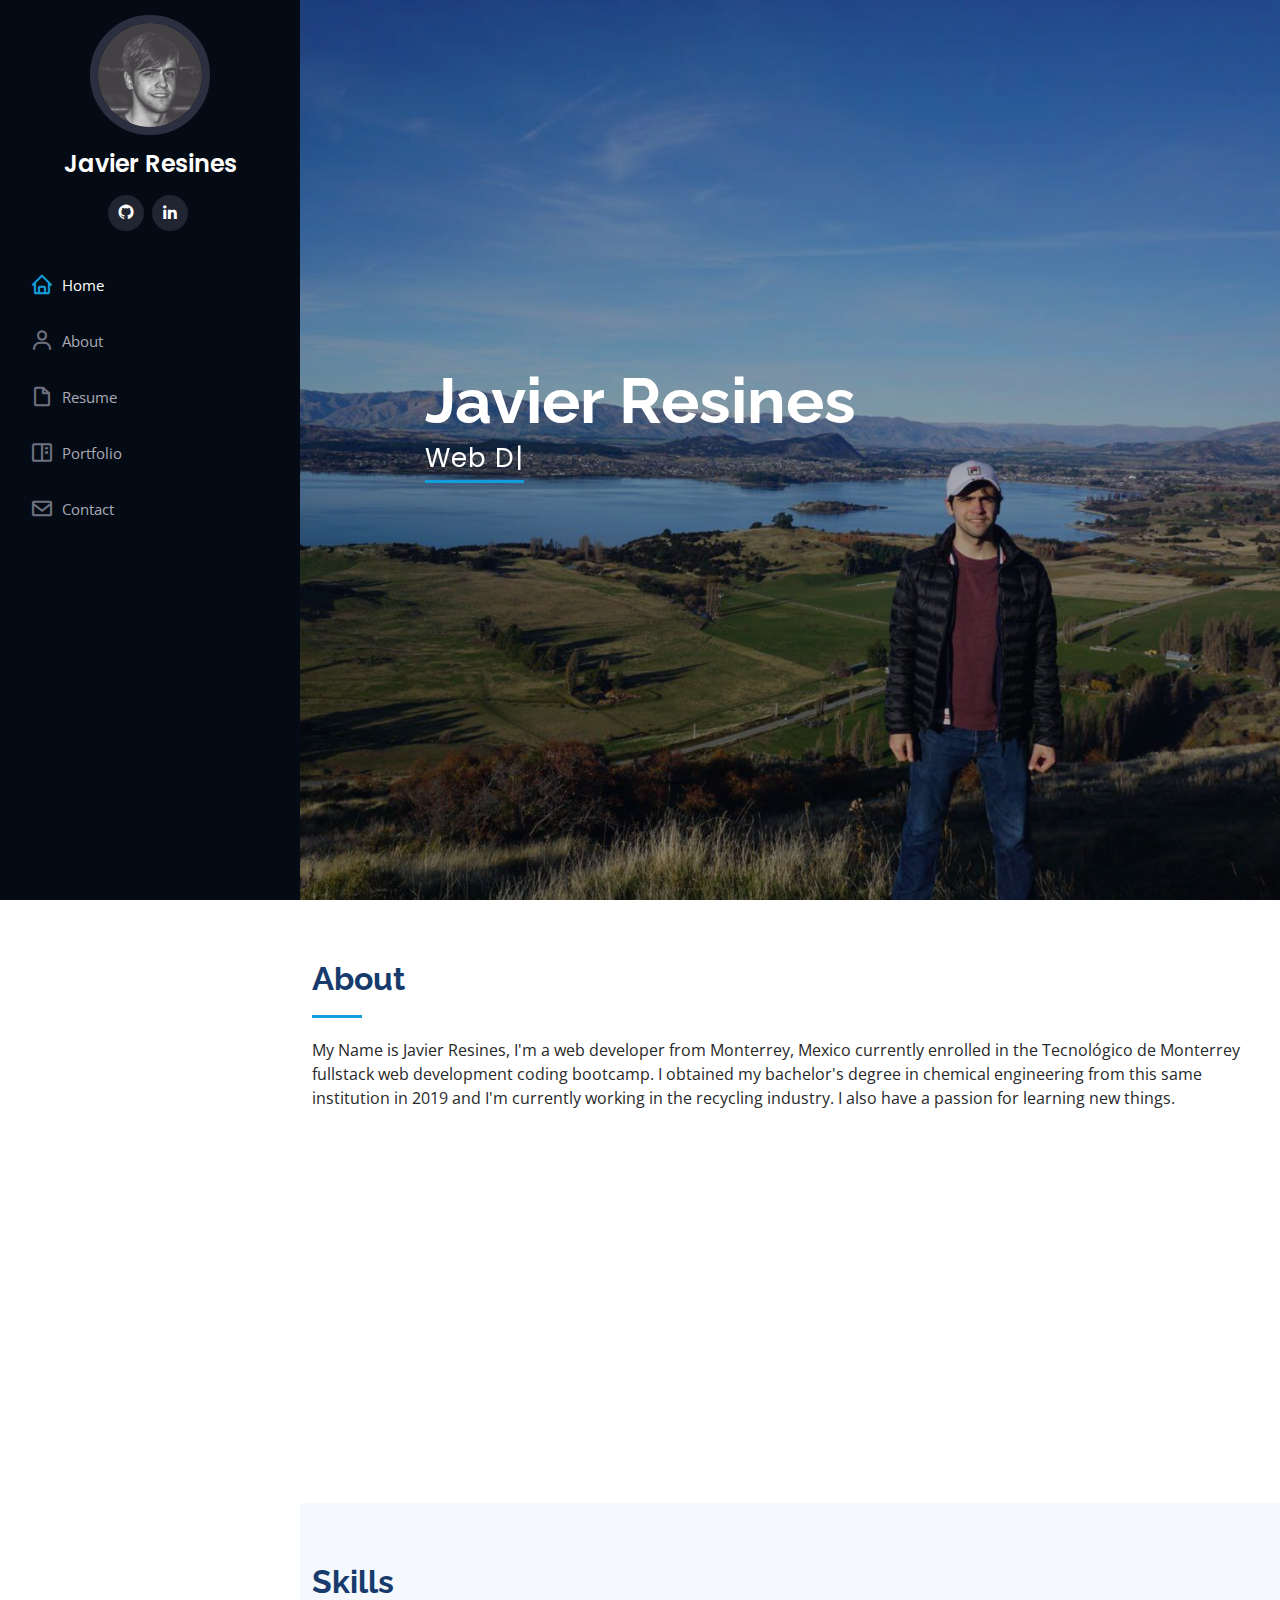
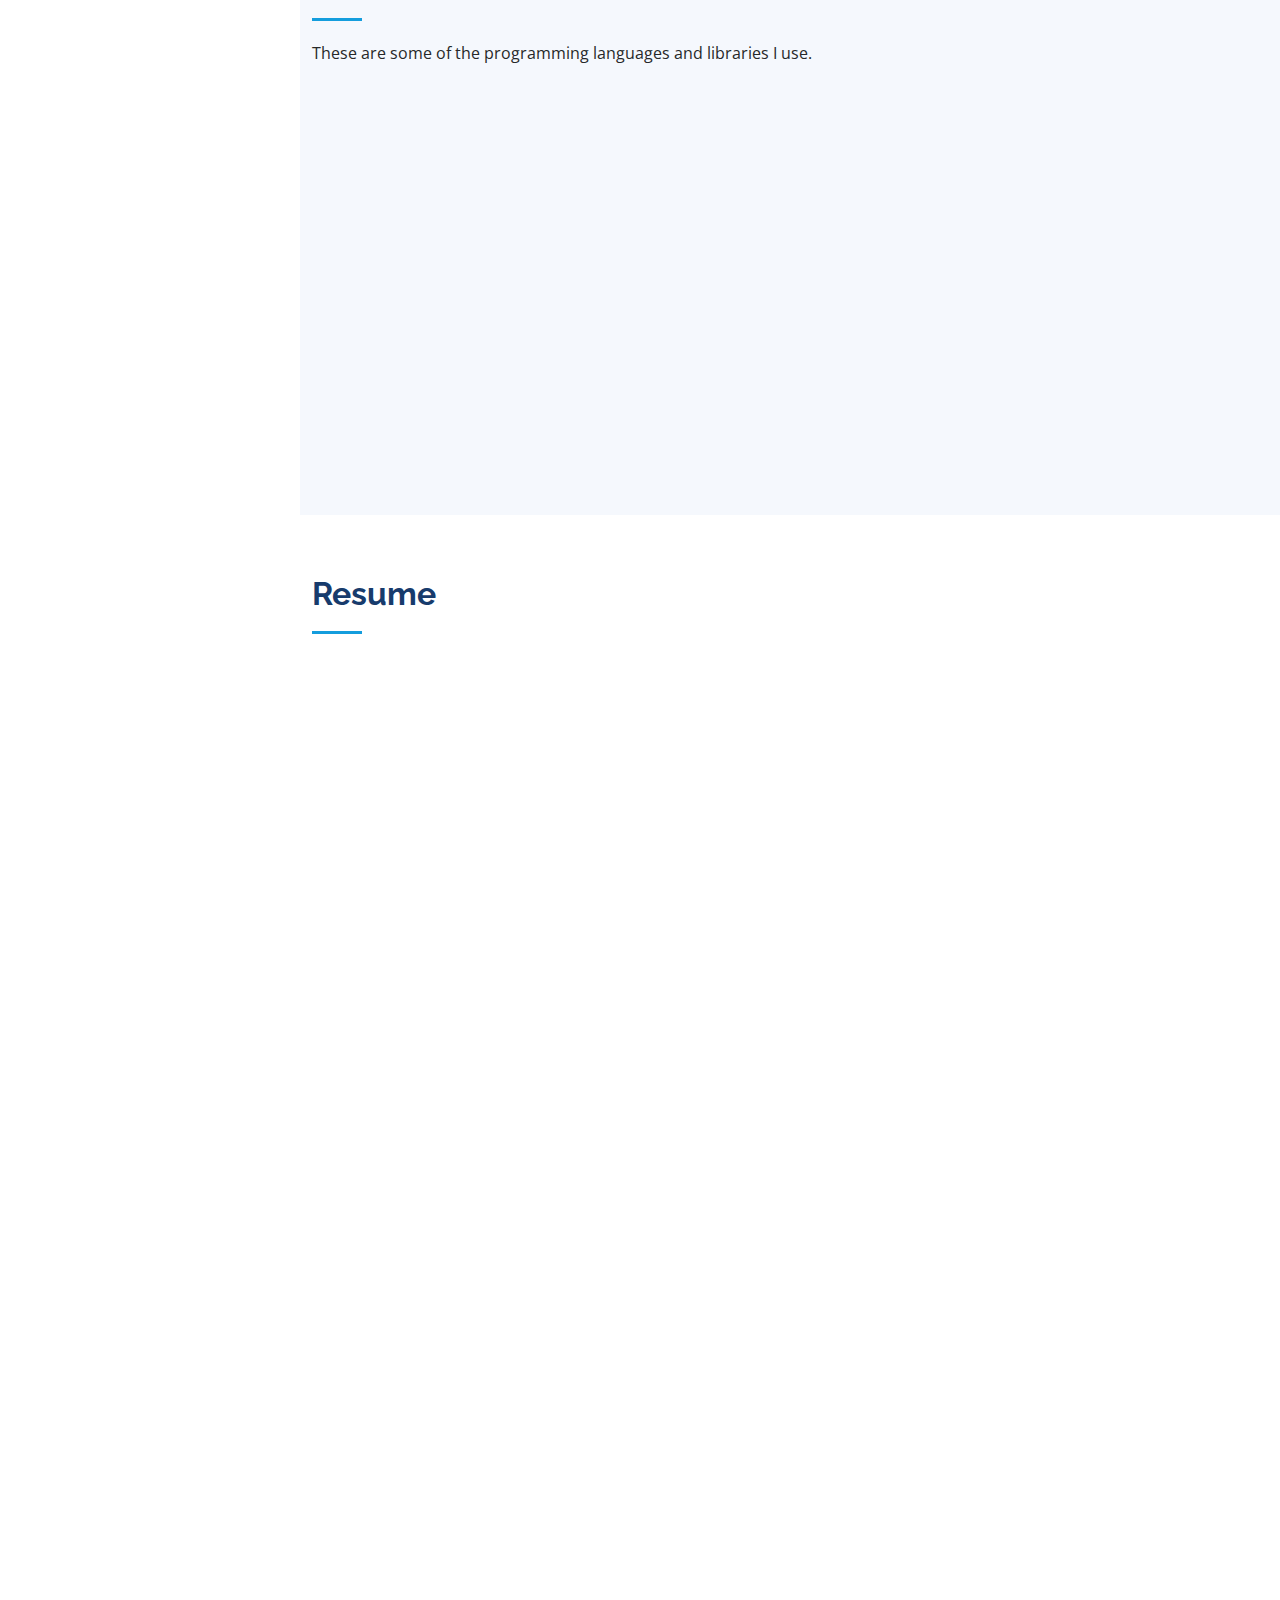
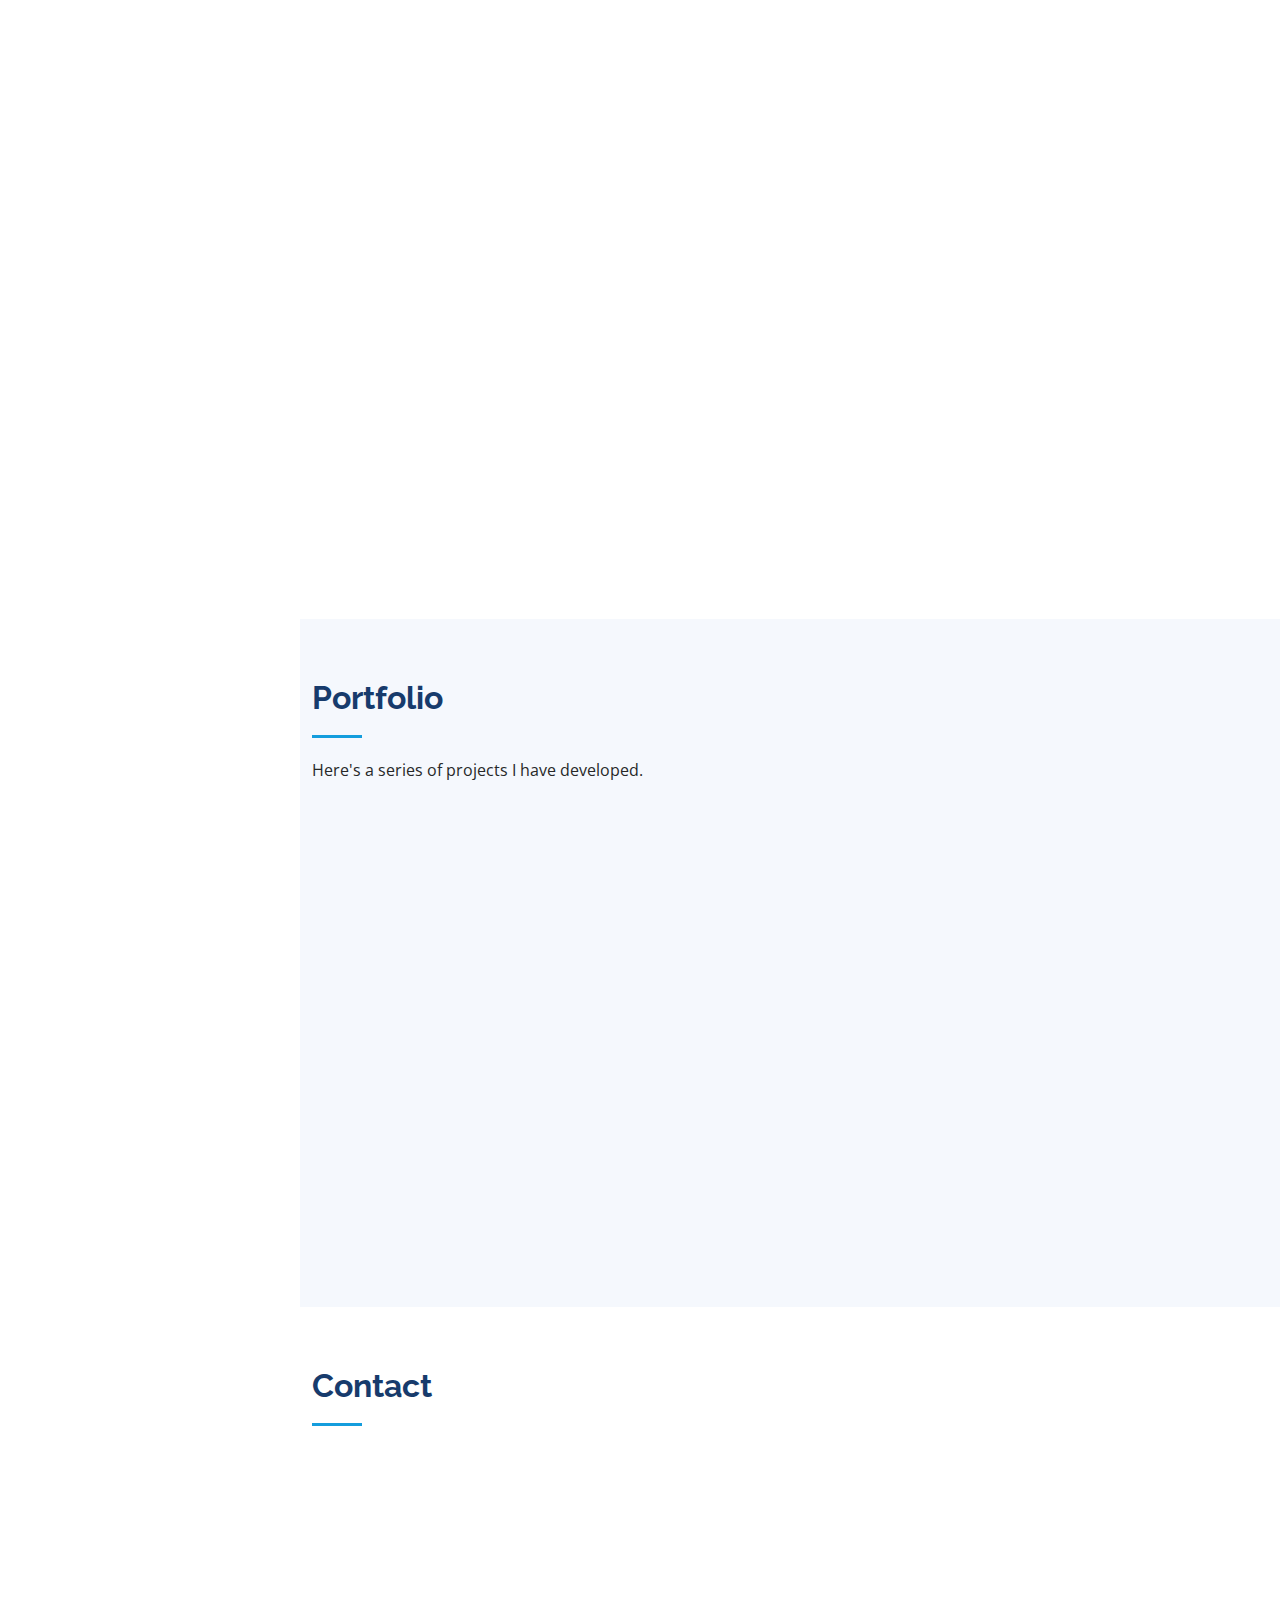
==== index.html @ 20087e02 "adding everything" ====
<!DOCTYPE html>
<html lang="en">

<head>
  <meta charset="utf-8">
  <meta content="width=device-width, initial-scale=1.0" name="viewport">

  <title>iPortfolio Bootstrap Template - Index</title>
  <meta content="" name="description">
  <meta content="" name="keywords">

  <!-- Favicons -->
  <link href="assets/img/favicon.png" rel="icon">
  <link href="assets/img/favicon.png" rel="apple-touch-icon">

  <!-- Google Fonts -->
  <link href="https://fonts.googleapis.com/css?family=Open+Sans:300,300i,400,400i,600,600i,700,700i|Raleway:300,300i,400,400i,500,500i,600,600i,700,700i|Poppins:300,300i,400,400i,500,500i,600,600i,700,700i" rel="stylesheet">

  <!-- Vendor CSS Files -->
  <link href="assets/vendor/aos/aos.css" rel="stylesheet">
  <link href="assets/vendor/bootstrap/css/bootstrap.min.css" rel="stylesheet">
  <link href="assets/vendor/bootstrap-icons/bootstrap-icons.css" rel="stylesheet">
  <link href="assets/vendor/boxicons/css/boxicons.min.css" rel="stylesheet">
  <link href="assets/vendor/glightbox/css/glightbox.min.css" rel="stylesheet">
  <link href="assets/vendor/swiper/swiper-bundle.min.css" rel="stylesheet">

  <!-- Template Main CSS File -->
  <link href="assets/css/style.css" rel="stylesheet">


</head>

<body>

  <!-- ======= Mobile nav toggle button ======= -->
  <i class="bi bi-list mobile-nav-toggle d-xl-none"></i>

  <!-- ======= Header ======= -->
  <header id="header">
    <div class="d-flex flex-column">

      <div class="profile">
        <img src="assets/img/profile picture.jpg" alt="" class="img-fluid rounded-circle">
        <h1 class="text-light"><a href="index.html">Javier Resines</a></h1>
        <div class="social-links mt-3 text-center">

          <a href="https://github.com/Javierrmsf" class="instagram"><i class="bx bxl-github"></i></a>

          <a href="https://www.linkedin.com/in/javier-r-8a903b214/" class="linkedin"><i class="bx bxl-linkedin"></i></a>
        </div>
      </div>

      <nav id="navbar" class="nav-menu navbar">
        <ul>
          <li><a href="#hero" class="nav-link scrollto active"><i class="bx bx-home"></i> <span>Home</span></a></li>
          <li><a href="#about" class="nav-link scrollto"><i class="bx bx-user"></i> <span>About</span></a></li>
          <li><a href="#resume" class="nav-link scrollto"><i class="bx bx-file-blank"></i> <span>Resume</span></a></li>
          <li><a href="#portfolio" class="nav-link scrollto"><i class="bx bx-book-content"></i> <span>Portfolio</span></a></li>
          <li><a href="#contact" class="nav-link scrollto"><i class="bx bx-envelope"></i> <span>Contact</span></a></li>
        </ul>
      </nav><!-- .nav-menu -->
    </div>
  </header><!-- End Header -->

  <!-- ======= Hero Section ======= -->
  <section id="hero" class="d-flex flex-column justify-content-center align-items-center">
    <div class="hero-container" data-aos="fade-in">
      <h1>Javier Resines</h1>
      <p> <span class="typed" data-typed-items="Web Developer"></span></p>
    </div>
  </section><!-- End Hero -->

  <main id="main">

    <!-- ======= About Section ======= -->
    <section id="about" class="about">
      <div class="container">

        <div class="section-title">
          <h2>About</h2>
          <p>My Name is Javier Resines, I'm a web developer from Monterrey, Mexico currently enrolled in the Tecnológico de Monterrey fullstack web development coding bootcamp. I obtained my bachelor's degree in chemical engineering from this same institution in 2019
            and I'm currently working in the recycling industry. I also have a passion for learning new things.</p>
        </div>

        <div class="row">
          <div class="col-lg-4" data-aos="fade-right">
            <img src="assets/img/profile picture.jpg" class="img-fluid" alt="">
          </div>


      </div>
    </section><!-- End About Section -->



    <!-- ======= Skills Section ======= -->
    <section id="skills" class="skills section-bg">
      <div class="container">

        <div class="section-title">
          <h2>Skills</h2>
          <p>These are some of the programming languages and libraries I use.</p>
        </div>

        <div class="row skills-content">

          <div class="col-lg-6" data-aos="fade-up">

            <div class="progress">
              <span class="skill">HTML <i class="val"></i></span>
              <div class="progress-bar-wrap">
                <div class="progress-bar" role="progressbar" aria-valuenow="100" aria-valuemin="0" aria-valuemax="100"></div>
              </div>
            </div>

            <div class="progress">
              <span class="skill">CSS <i class="val"></i></span>
              <div class="progress-bar-wrap">
                <div class="progress-bar" role="progressbar" aria-valuenow="100" aria-valuemin="0" aria-valuemax="100"></div>
              </div>
            </div>

            <div class="progress">
              <span class="skill">JavaScript <i class="val"></i></span>
              <div class="progress-bar-wrap">
                <div class="progress-bar" role="progressbar" aria-valuenow="100" aria-valuemin="0" aria-valuemax="100"></div>
              </div>
            </div>

            <div class="progress">
              <span class="skill">Node JS <i class="val"></i></span>
              <div class="progress-bar-wrap">
                <div class="progress-bar" role="progressbar" aria-valuenow="100" aria-valuemin="0" aria-valuemax="100"></div>
              </div>
            </div>

            <div class="progress">
              <span class="skill">Bootstrap <i class="val"></i></span>
              <div class="progress-bar-wrap">
                <div class="progress-bar" role="progressbar" aria-valuenow="100" aria-valuemin="0" aria-valuemax="100"></div>
              </div>
            </div>

            <div class="progress">
              <span class="skill">JQuery <i class="val"></i></span>
              <div class="progress-bar-wrap">
                <div class="progress-bar" role="progressbar" aria-valuenow="100" aria-valuemin="0" aria-valuemax="100"></div>
              </div>
            </div>

          </div>

          

          </div>

        </div>

      </div>
    </section><!-- End Skills Section -->

    <!-- ======= Resume Section ======= -->
    <section id="resume" class="resume">
      <div class="container">

        <div class="section-title">
          <h2>Resume</h2>

        </div>

        <div class="row">
          <div class="col-lg-6" data-aos="fade-up">
            <h3 class="resume-title">Sumary</h3>
            <div class="resume-item pb-0">
              <h4>Javier Resines</h4>
              <p><em>Chemical Engineer with experience in project management and the recycling industry .</em></p>
              <ul>
                <li>javierresines@gmail.com</li>
              </ul>
            </div>

            <h3 class="resume-title">Education</h3>
            <div class="resume-item">
              <h4>Bachelor of Science Chemical Engineering with minor in Industrial Engineering</h4>
              <h5>2014 - 2019</h5>
              <p><em>Tecnológico de Monterrey</em></p>
              <p></p>
            </div>
            <div class="resume-item">
              <h4>Diploma Fullstack Web Development coding bootcamp</h4>
              <h5>2022 - 2022</h5>
              <p><em>Tecnológico de Monterrey</em></p>
              <p>Currently enrolled in the program, it is set to end in August 2022 </p>
            </div>
          </div>
          <div class="col-lg-6" data-aos="fade-up" data-aos-delay="100">
            <h3 class="resume-title">Professional Experience</h3>
            <div class="resume-item">
              <h4>General Manager (ECOEN)</h4>
              <h5>January 2020 - Present</h5>
              <p><em>Monterrey, Mexico </em></p>
              <ul>
                <li>ECOEN is an environmental services company that provides a used cooking oil collection service for the restaurant and food
                  industry. After being collected, The used cooking oil is processed in ECOEN’s facilities to make new products for the Oleochemical industry</li>
                <li>As General Manager I:</li>
                <li>1. Manage, maintain and monitor client portfolio. As well as maintain and develop client relationships.</li>
                <li>2. Created and managed KPIs to monitor the company’s performance information in different areas.</li>
                <li>3. Negotiated every UCO load that has been sold to clients abroad (I was also responsible for making sure the
                  company complied with all necessary requirements for exports, which began in 2021.)</li>
                <li>4. Analyzed commodity pricing and news from relevant sources and presented reports to my superiors in order to prepare
                  and know what to expect from the market.</li>
                <li>5. Expanded and grew the operations into new territories, increased UCO volume by threefold during the last 2 years.</li>
                <li>6. Received ISCC (International Sustainability Carbon Certification)
                  certification to sell used cooking oil in European Union, this took months of preparation to get staff ready for an audit
                  and collect all relevant information for the agency that certified us.</li>
              </ul>
            </div>
            <div class="resume-item">
              <h4>Project Manager (Mantecas e Ingredientes S.A. DE C.V.)</h4>
              <h5>May 2019 - December 2019</h5>
              <p><em>Monterrey, Mexico</em></p>
              <ul>
                <li>As project manager I:</li>
                <li>1. Was responsible for the coordination of several projects including:</li>
                <li>2. The creation of an automatic oil filling line (the line filled 20L containers with vegetable oil )</li>
                <li>3. The creation of a Spray Tower (A spray tower is a gas-liquid contactor used to have a heat transfer between a gas and a
                  sprayed mass)</li>
                <li>4. Building a warehouse, and also Demolishing a building to make space for the new warehouse.</li>
                <li>5. Clearing the area where the warehouse was going to be built (Removal of debris and scrap metals from the ground)
                  Some other responsibilities included: managing the production packing line, creating production reports and product line
                  optimization.</li>
               
              </ul>
            </div>
          </div>
        </div>

      </div>
    </section><!-- End Resume Section -->

    <!-- ======= Portfolio Section ======= -->
    <section id="portfolio" class="portfolio section-bg">
      <div class="container">

        <div class="section-title">
          <h2>Portfolio</h2>
          <p>Here's a series of projects I have developed.</p>
        </div>

        <div class="row portfolio-container" data-aos="fade-up" data-aos-delay="100">

          <div class="col-lg-4 col-md-6 portfolio-item filter-app">
            <div class="portfolio-wrap">
              <img src="./assets/img/nifty.JPG" class="img-fluid" alt="">
              <div class="portfolio-links">
                <a href="./assets/img/nifty.JPG" data-gallery="portfolioGallery" class="portfolio-lightbox" title="App 1"><i class="bx bx-plus"></i></a>
                <a href="https://github.com/aeklf/BootcampProject01" title="More Details"><i class="bx bx-link"></i></a>
              </div>
            </div>
          </div>

          <div class="col-lg-4 col-md-6 portfolio-item filter-web">
            <div class="portfolio-wrap">
              <img src="assets/img/goodreadme.JPG" class="img-fluid" alt="">
              <div class="portfolio-links">
                <a href="assets/img/goodreadme.JPG" data-gallery="portfolioGallery" class="portfolio-lightbox" title="Web 3"><i class="bx bx-plus"></i></a>
                <a href="https://github.com/Javierrmsf/Good-Readme-file-Generator" title="More Details"><i class="bx bx-link"></i></a>
              </div>
            </div>
          </div>

          <div class="col-lg-4 col-md-6 portfolio-item filter-app">
            <div class="portfolio-wrap">
              <img src="assets/img/javascriptcodequiz.jpeg" class="img-fluid" alt="">
              <div class="portfolio-links">
                <a href="assets/img/javascriptcodequiz.jpeg" data-gallery="portfolioGallery" class="portfolio-lightbox" title="App 2"><i class="bx bx-plus"></i></a>
                <a href="https://github.com/Javierrmsf/Javascript-Code-Quiz" title="More Details"><i class="bx bx-link"></i></a>
              </div>
            </div>
          </div>

          <div class="col-lg-4 col-md-6 portfolio-item filter-web">
            <div class="portfolio-wrap">
              <img src="assets/img/safepasswordgenerator.jpeg" class="img-fluid" alt="">
              <div class="portfolio-links">
                <a href="assets/img/safepasswordgenerator.jpeg" data-gallery="portfolioGallery" class="portfolio-lightbox" title="Web 2"><i class="bx bx-plus"></i></a>
                <a href="https://github.com/Javierrmsf/Safe-Password-Generator" title="More Details"><i class="bx bx-link"></i></a>
              </div>
            </div>
          </div>

          <div class="col-lg-4 col-md-6 portfolio-item filter-app">
            <div class="portfolio-wrap">
              <img src="assets/img/weatherapp.JPG" class="img-fluid" alt="">
              <div class="portfolio-links">
                <a href="assets/img/weatherapp.JPG" data-gallery="portfolioGallery" class="portfolio-lightbox" title="App 3"><i class="bx bx-plus"></i></a>
                <a href="https://github.com/Javierrmsf/WeatherApp" title="More Details"><i class="bx bx-link"></i></a>
              </div>
            </div>
          </div>

          <div class="col-lg-4 col-md-6 portfolio-item filter-card">
            <div class="portfolio-wrap">
              <img src="assets/img/Workdayscheduler.JPG" class="img-fluid" alt="">
              <div class="portfolio-links">
                <a href="assets/img/Workdayscheduler.JPG" data-gallery="portfolioGallery" class="portfolio-lightbox" title="Card 1"><i class="bx bx-plus"></i></a>
                <a href="https://github.com/Javierrmsf/Workday-Schedule-Planner" title="More Details"><i class="bx bx-link"></i></a>
              </div>
            </div>
          </div>

        </div>

      </div>
    </section><!-- End Portfolio Section -->



    <!-- ======= Contact Section ======= -->
    <section id="contact" class="contact">
      <div class="container">

        <div class="section-title">
          <h2>Contact</h2>
        </div>

        <div class="row" data-aos="fade-in">

          <div class="col-lg-5 d-flex align-items-stretch">
            <div class="info">

              <div class="email">
                <i class="bi bi-envelope"></i>
                <h4>Email:</h4>
                <p>javierresines@gmail.com</p>
              </div>

              <div class="email">
                <i class="bi bi-github"></i>
                <h4>Github account:</h4>
                <a href="https://github.com/Javierrmsf">https://github.com/Javierrmsf</p>
              </div>

              <div class="email">
                <i class="bi bi-linkedin"></i>
                <h4>Linkedin account:</h4>
                <a href="https://www.linkedin.com/in/javier-r-8a903b214/">https://www.linkedin.com/in/javier-r-8a903b214/</a>
              </div>

          
            </div>

          </div>

        </div>

      </div>
    </section><!-- End Contact Section -->

  </main><!-- End #main -->

  <!-- ======= Footer ======= -->
  <footer id="footer">

  </footer><!-- End  Footer -->

  <a href="#" class="back-to-top d-flex align-items-center justify-content-center"><i class="bi bi-arrow-up-short"></i></a>

  <!-- Vendor JS Files -->
  <script src="assets/vendor/purecounter/purecounter.js"></script>
  <script src="assets/vendor/aos/aos.js"></script>
  <script src="assets/vendor/bootstrap/js/bootstrap.bundle.min.js"></script>
  <script src="assets/vendor/glightbox/js/glightbox.min.js"></script>
  <script src="assets/vendor/isotope-layout/isotope.pkgd.min.js"></script>
  <script src="assets/vendor/swiper/swiper-bundle.min.js"></script>
  <script src="assets/vendor/typed.js/typed.min.js"></script>
  <script src="assets/vendor/waypoints/noframework.waypoints.js"></script>
  <script src="assets/vendor/php-email-form/validate.js"></script>

  <!-- Template Main JS File -->
  <script src="assets/js/main.js"></script>

</body>

</html>
---- assets/css/style.css ----
/**
* Template Name: iPortfolio - v3.7.0
* Template URL: https://bootstrapmade.com/iportfolio-bootstrap-portfolio-websites-template/
* Author: BootstrapMade.com
* License: https://bootstrapmade.com/license/
*/

/*--------------------------------------------------------------
# General
--------------------------------------------------------------*/
body {
  font-family: "Open Sans", sans-serif;
  color: #272829;
}

a {
  color: #149ddd;
  text-decoration: none;
}

a:hover {
  color: #37b3ed;
  text-decoration: none;
}

h1, h2, h3, h4, h5, h6 {
  font-family: "Raleway", sans-serif;
}

/*--------------------------------------------------------------
# Back to top button
--------------------------------------------------------------*/
.back-to-top {
  position: fixed;
  visibility: hidden;
  opacity: 0;
  right: 15px;
  bottom: 15px;
  z-index: 996;
  background: #149ddd;
  width: 40px;
  height: 40px;
  border-radius: 50px;
  transition: all 0.4s;
}
.back-to-top i {
  font-size: 28px;
  color: #fff;
  line-height: 0;
}
.back-to-top:hover {
  background: #2eafec;
  color: #fff;
}
.back-to-top.active {
  visibility: visible;
  opacity: 1;
}

/*--------------------------------------------------------------
# Header
--------------------------------------------------------------*/
#header {
  position: fixed;
  top: 0;
  left: 0;
  bottom: 0;
  width: 300px;
  transition: all ease-in-out 0.5s;
  z-index: 9997;
  transition: all 0.5s;
  padding: 0 15px;
  background: #040b14;
  overflow-y: auto;
}
#header .profile img {
  margin: 15px auto;
  display: block;
  width: 120px;
  border: 8px solid #2c2f3f;
}
#header .profile h1 {
  font-size: 24px;
  margin: 0;
  padding: 0;
  font-weight: 600;
  -moz-text-align-last: center;
  text-align-last: center;
  font-family: "Poppins", sans-serif;
}
#header .profile h1 a, #header .profile h1 a:hover {
  color: #fff;
  text-decoration: none;
}
#header .profile .social-links a {
  font-size: 18px;
  display: inline-block;
  background: #212431;
  color: #fff;
  line-height: 1;
  padding: 8px 0;
  margin-right: 4px;
  border-radius: 50%;
  text-align: center;
  width: 36px;
  height: 36px;
  transition: 0.3s;
}
#header .profile .social-links a:hover {
  background: #149ddd;
  color: #fff;
  text-decoration: none;
}

#main {
  margin-left: 300px;
}

@media (max-width: 1199px) {
  #header {
    left: -300px;
  }

  #main {
    margin-left: 0;
  }
}
/*--------------------------------------------------------------
# Navigation Menu
--------------------------------------------------------------*/
/* Desktop Navigation */
.nav-menu {
  padding: 30px 0 0 0;
}
.nav-menu * {
  margin: 0;
  padding: 0;
  list-style: none;
}
.nav-menu > ul > li {
  position: relative;
  white-space: nowrap;
}
.nav-menu a, .nav-menu a:focus {
  display: flex;
  align-items: center;
  color: #a8a9b4;
  padding: 12px 15px;
  margin-bottom: 8px;
  transition: 0.3s;
  font-size: 15px;
}
.nav-menu a i, .nav-menu a:focus i {
  font-size: 24px;
  padding-right: 8px;
  color: #6f7180;
}
.nav-menu a:hover, .nav-menu .active, .nav-menu .active:focus, .nav-menu li:hover > a {
  text-decoration: none;
  color: #fff;
}
.nav-menu a:hover i, .nav-menu .active i, .nav-menu .active:focus i, .nav-menu li:hover > a i {
  color: #149ddd;
}

/* Mobile Navigation */
.mobile-nav-toggle {
  position: fixed;
  right: 15px;
  top: 15px;
  z-index: 9998;
  border: 0;
  font-size: 24px;
  transition: all 0.4s;
  outline: none !important;
  background-color: #149ddd;
  color: #fff;
  width: 40px;
  height: 40px;
  display: inline-flex;
  align-items: center;
  justify-content: center;
  line-height: 0;
  border-radius: 50px;
  cursor: pointer;
}

.mobile-nav-active {
  overflow: hidden;
}
.mobile-nav-active #header {
  left: 0;
}

/*--------------------------------------------------------------
# Hero Section
--------------------------------------------------------------*/
#hero {
  width: 100%;
  height: 100vh;
  background: url("../img/pagebackground.jpg") top center;
  background-size: cover;
}
#hero:before {
  content: "";
  background: rgba(5, 13, 24, 0.3);
  position: absolute;
  bottom: 0;
  top: 0;
  left: 0;
  right: 0;
  z-index: 1;
}
#hero .hero-container {
  position: relative;
  z-index: 2;
  min-width: 300px;
}
#hero h1 {
  margin: 0 0 10px 0;
  font-size: 64px;
  font-weight: 700;
  line-height: 56px;
  color: #fff;
}
#hero p {
  color: #fff;
  margin-bottom: 50px;
  font-size: 26px;
  font-family: "Poppins", sans-serif;
}
#hero p span {
  color: #fff;
  padding-bottom: 4px;
  letter-spacing: 1px;
  border-bottom: 3px solid #149ddd;
}
@media (min-width: 1024px) {
  #hero {
    background-attachment: fixed;
  }
}
@media (max-width: 768px) {
  #hero h1 {
    font-size: 28px;
    line-height: 36px;
  }
  #hero h2 {
    font-size: 18px;
    line-height: 24px;
    margin-bottom: 30px;
  }
}

/*--------------------------------------------------------------
# Sections General
--------------------------------------------------------------*/
section {
  padding: 60px 0;
  overflow: hidden;
}

.section-bg {
  background: #f5f8fd;
}

.section-title {
  padding-bottom: 30px;
}
.section-title h2 {
  font-size: 32px;
  font-weight: bold;
  margin-bottom: 20px;
  padding-bottom: 20px;
  position: relative;
  color: #173b6c;
}
.section-title h2::after {
  content: "";
  position: absolute;
  display: block;
  width: 50px;
  height: 3px;
  background: #149ddd;
  bottom: 0;
  left: 0;
}
.section-title p {
  margin-bottom: 0;
}

/*--------------------------------------------------------------
# About
--------------------------------------------------------------*/
.about .content h3 {
  font-weight: 700;
  font-size: 26px;
  color: #173b6c;
}
.about .content ul {
  list-style: none;
  padding: 0;
}
.about .content ul li {
  margin-bottom: 20px;
  display: flex;
  align-items: center;
}
.about .content ul strong {
  margin-right: 10px;
}
.about .content ul i {
  font-size: 16px;
  margin-right: 5px;
  color: #149ddd;
  line-height: 0;
}
.about .content p:last-child {
  margin-bottom: 0;
}

/*--------------------------------------------------------------
# Facts
--------------------------------------------------------------*/
.facts {
  padding-bottom: 30px;
}
.facts .count-box {
  padding: 30px;
  width: 100%;
}
.facts .count-box i {
  display: block;
  font-size: 44px;
  color: #149ddd;
  float: left;
  line-height: 0;
}
.facts .count-box span {
  font-size: 48px;
  line-height: 40px;
  display: block;
  font-weight: 700;
  color: #050d18;
  margin-left: 60px;
}
.facts .count-box p {
  padding: 15px 0 0 0;
  margin: 0 0 0 60px;
  font-family: "Raleway", sans-serif;
  font-size: 14px;
  color: #122f57;
}
.facts .count-box a {
  font-weight: 600;
  display: block;
  margin-top: 20px;
  color: #122f57;
  font-size: 15px;
  font-family: "Poppins", sans-serif;
  transition: ease-in-out 0.3s;
}
.facts .count-box a:hover {
  color: #1f5297;
}

/*--------------------------------------------------------------
# Akills
--------------------------------------------------------------*/
.skills .progress {
  height: 60px;
  display: block;
  background: none;
  border-radius: 0;
}
.skills .progress .skill {
  padding: 0;
  margin: 0 0 6px 0;
  text-transform: uppercase;
  display: block;
  font-weight: 600;
  font-family: "Poppins", sans-serif;
  color: #050d18;
}
.skills .progress .skill .val {
  float: right;
  font-style: normal;
}
.skills .progress-bar-wrap {
  background: #dce8f8;
  height: 10px;
}
.skills .progress-bar {
  width: 1px;
  height: 10px;
  transition: 0.9s;
  background-color: #149ddd;
}

/*--------------------------------------------------------------
# Resume
--------------------------------------------------------------*/
.resume .resume-title {
  font-size: 26px;
  font-weight: 700;
  margin-top: 20px;
  margin-bottom: 20px;
  color: #050d18;
}
.resume .resume-item {
  padding: 0 0 20px 20px;
  margin-top: -2px;
  border-left: 2px solid #1f5297;
  position: relative;
}
.resume .resume-item h4 {
  line-height: 18px;
  font-size: 18px;
  font-weight: 600;
  text-transform: uppercase;
  font-family: "Poppins", sans-serif;
  color: #050d18;
  margin-bottom: 10px;
}
.resume .resume-item h5 {
  font-size: 16px;
  background: #e4edf9;
  padding: 5px 15px;
  display: inline-block;
  font-weight: 600;
  margin-bottom: 10px;
}
.resume .resume-item ul {
  padding-left: 20px;
}
.resume .resume-item ul li {
  padding-bottom: 10px;
}
.resume .resume-item:last-child {
  padding-bottom: 0;
}
.resume .resume-item::before {
  content: "";
  position: absolute;
  width: 16px;
  height: 16px;
  border-radius: 50px;
  left: -9px;
  top: 0;
  background: #fff;
  border: 2px solid #1f5297;
}

/*--------------------------------------------------------------
# Portfolio
--------------------------------------------------------------*/
.portfolio .portfolio-item {
  margin-bottom: 30px;
}
.portfolio #portfolio-flters {
  padding: 0;
  margin: 0 auto 35px auto;
  list-style: none;
  text-align: center;
  background: #fff;
  border-radius: 50px;
  padding: 2px 15px;
}
.portfolio #portfolio-flters li {
  cursor: pointer;
  display: inline-block;
  padding: 10px 15px 8px 15px;
  font-size: 14px;
  font-weight: 600;
  line-height: 1;
  text-transform: uppercase;
  color: #272829;
  margin-bottom: 5px;
  transition: all 0.3s ease-in-out;
}
.portfolio #portfolio-flters li:hover, .portfolio #portfolio-flters li.filter-active {
  color: #149ddd;
}
.portfolio #portfolio-flters li:last-child {
  margin-right: 0;
}
.portfolio .portfolio-wrap {
  transition: 0.3s;
  position: relative;
  overflow: hidden;
  z-index: 1;
}
.portfolio .portfolio-wrap::before {
  content: "";
  background: rgba(255, 255, 255, 0.5);
  position: absolute;
  left: 0;
  right: 0;
  top: 0;
  bottom: 0;
  transition: all ease-in-out 0.3s;
  z-index: 2;
  opacity: 0;
}
.portfolio .portfolio-wrap .portfolio-links {
  opacity: 1;
  left: 0;
  right: 0;
  bottom: -60px;
  z-index: 3;
  position: absolute;
  transition: all ease-in-out 0.3s;
  display: flex;
  justify-content: center;
}
.portfolio .portfolio-wrap .portfolio-links a {
  color: #fff;
  font-size: 28px;
  text-align: center;
  background: rgba(20, 157, 221, 0.75);
  transition: 0.3s;
  width: 50%;
}
.portfolio .portfolio-wrap .portfolio-links a:hover {
  background: rgba(20, 157, 221, 0.95);
}
.portfolio .portfolio-wrap .portfolio-links a + a {
  border-left: 1px solid #37b3ed;
}
.portfolio .portfolio-wrap:hover::before {
  top: 0;
  left: 0;
  right: 0;
  bottom: 0;
  opacity: 1;
}
.portfolio .portfolio-wrap:hover .portfolio-links {
  opacity: 1;
  bottom: 0;
}

/*--------------------------------------------------------------
# Portfolio Details
--------------------------------------------------------------*/
.portfolio-details {
  padding-top: 40px;
}
.portfolio-details .portfolio-details-slider img {
  width: 100%;
}
.portfolio-details .portfolio-details-slider .swiper-pagination {
  margin-top: 20px;
  position: relative;
}
.portfolio-details .portfolio-details-slider .swiper-pagination .swiper-pagination-bullet {
  width: 12px;
  height: 12px;
  background-color: #fff;
  opacity: 1;
  border: 1px solid #149ddd;
}
.portfolio-details .portfolio-details-slider .swiper-pagination .swiper-pagination-bullet-active {
  background-color: #149ddd;
}
.portfolio-details .portfolio-info {
  padding: 30px;
  box-shadow: 0px 0 30px rgba(5, 13, 24, 0.08);
}
.portfolio-details .portfolio-info h3 {
  font-size: 22px;
  font-weight: 700;
  margin-bottom: 20px;
  padding-bottom: 20px;
  border-bottom: 1px solid #eee;
}
.portfolio-details .portfolio-info ul {
  list-style: none;
  padding: 0;
  font-size: 15px;
}
.portfolio-details .portfolio-info ul li + li {
  margin-top: 10px;
}
.portfolio-details .portfolio-description {
  padding-top: 30px;
}
.portfolio-details .portfolio-description h2 {
  font-size: 26px;
  font-weight: 700;
  margin-bottom: 20px;
}
.portfolio-details .portfolio-description p {
  padding: 0;
}

/*--------------------------------------------------------------
# Services
--------------------------------------------------------------*/
.services .icon-box {
  margin-bottom: 20px;
}
.services .icon {
  float: left;
  display: flex;
  align-items: center;
  justify-content: center;
  width: 54px;
  height: 54px;
  background: #149ddd;
  border-radius: 50%;
  transition: 0.5s;
  border: 1px solid #149ddd;
}
.services .icon i {
  color: #fff;
  font-size: 24px;
  line-height: 0;
}
.services .icon-box:hover .icon {
  background: #fff;
}
.services .icon-box:hover .icon i {
  color: #149ddd;
}
.services .title {
  margin-left: 80px;
  font-weight: 700;
  margin-bottom: 15px;
  font-size: 18px;
}
.services .title a {
  color: #343a40;
}
.services .title a:hover {
  color: #149ddd;
}
.services .description {
  margin-left: 80px;
  line-height: 24px;
  font-size: 14px;
}

/*--------------------------------------------------------------
# Testimonials
--------------------------------------------------------------*/
.testimonials .testimonials-carousel, .testimonials .testimonials-slider {
  overflow: hidden;
}
.testimonials .testimonial-item {
  box-sizing: content-box;
  text-align: center;
  min-height: 320px;
}
.testimonials .testimonial-item .testimonial-img {
  width: 90px;
  border-radius: 50%;
  margin: 0 auto;
}
.testimonials .testimonial-item h3 {
  font-size: 18px;
  font-weight: bold;
  margin: 10px 0 5px 0;
  color: #111;
}
.testimonials .testimonial-item h4 {
  font-size: 14px;
  color: #999;
  margin: 0;
}
.testimonials .testimonial-item .quote-icon-left, .testimonials .testimonial-item .quote-icon-right {
  color: #c3e8fa;
  font-size: 26px;
}
.testimonials .testimonial-item .quote-icon-left {
  display: inline-block;
  left: -5px;
  position: relative;
}
.testimonials .testimonial-item .quote-icon-right {
  display: inline-block;
  right: -5px;
  position: relative;
  top: 10px;
}
.testimonials .testimonial-item p {
  font-style: italic;
  margin: 0 15px 15px 15px;
  padding: 20px;
  background: #fff;
  position: relative;
  margin-bottom: 35px;
  border-radius: 6px;
  box-shadow: 0px 2px 15px rgba(0, 0, 0, 0.1);
}
.testimonials .testimonial-item p::after {
  content: "";
  width: 0;
  height: 0;
  border-top: 20px solid #fff;
  border-right: 20px solid transparent;
  border-left: 20px solid transparent;
  position: absolute;
  bottom: -20px;
  left: calc(50% - 20px);
}
.testimonials .swiper-pagination {
  margin-top: 20px;
  position: relative;
}
.testimonials .swiper-pagination .swiper-pagination-bullet {
  width: 12px;
  height: 12px;
  background-color: #fff;
  opacity: 1;
  border: 1px solid #149ddd;
}
.testimonials .swiper-pagination .swiper-pagination-bullet-active {
  background-color: #149ddd;
}

/*--------------------------------------------------------------
# Contact
--------------------------------------------------------------*/
.contact {
  padding-bottom: 130px;
}
.contact .info {
  padding: 30px;
  background: #fff;
  width: 100%;
  box-shadow: 0 0 24px 0 rgba(0, 0, 0, 0.12);
}
.contact .info i {
  font-size: 20px;
  color: #149ddd;
  float: left;
  width: 44px;
  height: 44px;
  background: #dff3fc;
  display: flex;
  justify-content: center;
  align-items: center;
  border-radius: 50px;
  transition: all 0.3s ease-in-out;
}
.contact .info h4 {
  padding: 0 0 0 60px;
  font-size: 22px;
  font-weight: 600;
  margin-bottom: 5px;
  color: #050d18;
}
.contact .info p {
  padding: 0 0 10px 60px;
  margin-bottom: 20px;
  font-size: 14px;
  color: #173b6c;
}
.contact .info .email p {
  padding-top: 5px;
}
.contact .info .social-links {
  padding-left: 60px;
}
.contact .info .social-links a {
  font-size: 18px;
  display: inline-block;
  background: #333;
  color: #fff;
  line-height: 1;
  padding: 8px 0;
  border-radius: 50%;
  text-align: center;
  width: 36px;
  height: 36px;
  transition: 0.3s;
  margin-right: 10px;
}
.contact .info .social-links a:hover {
  background: #149ddd;
  color: #fff;
}
.contact .info .email:hover i, .contact .info .address:hover i, .contact .info .phone:hover i {
  background: #149ddd;
  color: #fff;
}
.contact .php-email-form {
  width: 100%;
  padding: 30px;
  background: #fff;
  box-shadow: 0 0 24px 0 rgba(0, 0, 0, 0.12);
}
.contact .php-email-form .form-group {
  padding-bottom: 8px;
}
.contact .php-email-form .validate {
  display: none;
  color: red;
  margin: 0 0 15px 0;
  font-weight: 400;
  font-size: 13px;
}
.contact .php-email-form .error-message {
  display: none;
  color: #fff;
  background: #ed3c0d;
  text-align: left;
  padding: 15px;
  font-weight: 600;
}
.contact .php-email-form .error-message br + br {
  margin-top: 25px;
}
.contact .php-email-form .sent-message {
  display: none;
  color: #fff;
  background: #18d26e;
  text-align: center;
  padding: 15px;
  font-weight: 600;
}
.contact .php-email-form .loading {
  display: none;
  background: #fff;
  text-align: center;
  padding: 15px;
}
.contact .php-email-form .loading:before {
  content: "";
  display: inline-block;
  border-radius: 50%;
  width: 24px;
  height: 24px;
  margin: 0 10px -6px 0;
  border: 3px solid #18d26e;
  border-top-color: #eee;
  -webkit-animation: animate-loading 1s linear infinite;
  animation: animate-loading 1s linear infinite;
}
.contact .php-email-form .form-group {
  margin-bottom: 15px;
}
.contact .php-email-form label {
  padding-bottom: 8px;
}
.contact .php-email-form input, .contact .php-email-form textarea {
  border-radius: 0;
  box-shadow: none;
  font-size: 14px;
}
.contact .php-email-form input {
  height: 44px;
}
.contact .php-email-form textarea {
  padding: 10px 15px;
}
.contact .php-email-form button[type=submit] {
  background: #149ddd;
  border: 0;
  padding: 10px 24px;
  color: #fff;
  transition: 0.4s;
  border-radius: 4px;
}
.contact .php-email-form button[type=submit]:hover {
  background: #37b3ed;
}
@-webkit-keyframes animate-loading {
  0% {
    transform: rotate(0deg);
  }
  100% {
    transform: rotate(360deg);
  }
}
@keyframes animate-loading {
  0% {
    transform: rotate(0deg);
  }
  100% {
    transform: rotate(360deg);
  }
}

/*--------------------------------------------------------------
# Breadcrumbs
--------------------------------------------------------------*/
.breadcrumbs {
  padding: 20px 0;
  background: #f9f9f9;
}
.breadcrumbs h2 {
  font-size: 26px;
  font-weight: 300;
}
.breadcrumbs ol {
  display: flex;
  flex-wrap: wrap;
  list-style: none;
  padding: 0;
  margin: 0;
  font-size: 15px;
}
.breadcrumbs ol li + li {
  padding-left: 10px;
}
.breadcrumbs ol li + li::before {
  display: inline-block;
  padding-right: 10px;
  color: #0e2442;
  content: "/";
}
@media (max-width: 768px) {
  .breadcrumbs .d-flex {
    display: block !important;
  }
  .breadcrumbs ol {
    display: block;
  }
  .breadcrumbs ol li {
    display: inline-block;
  }
}

/*--------------------------------------------------------------
# Footer
--------------------------------------------------------------*/
#footer {
  padding: 15px;
  color: #f4f6fd;
  font-size: 14px;
  position: fixed;
  left: 0;
  bottom: 0;
  width: 300px;
  z-index: 9999;
  background: #040b14;
}
#footer .copyright {
  text-align: center;
}
#footer .credits {
  padding-top: 5px;
  text-align: center;
  font-size: 13px;
  color: #eaebf0;
}
@media (max-width: 1199px) {
  #footer {
    position: static;
    width: auto;
    padding-right: 20px 15px;
  }
}
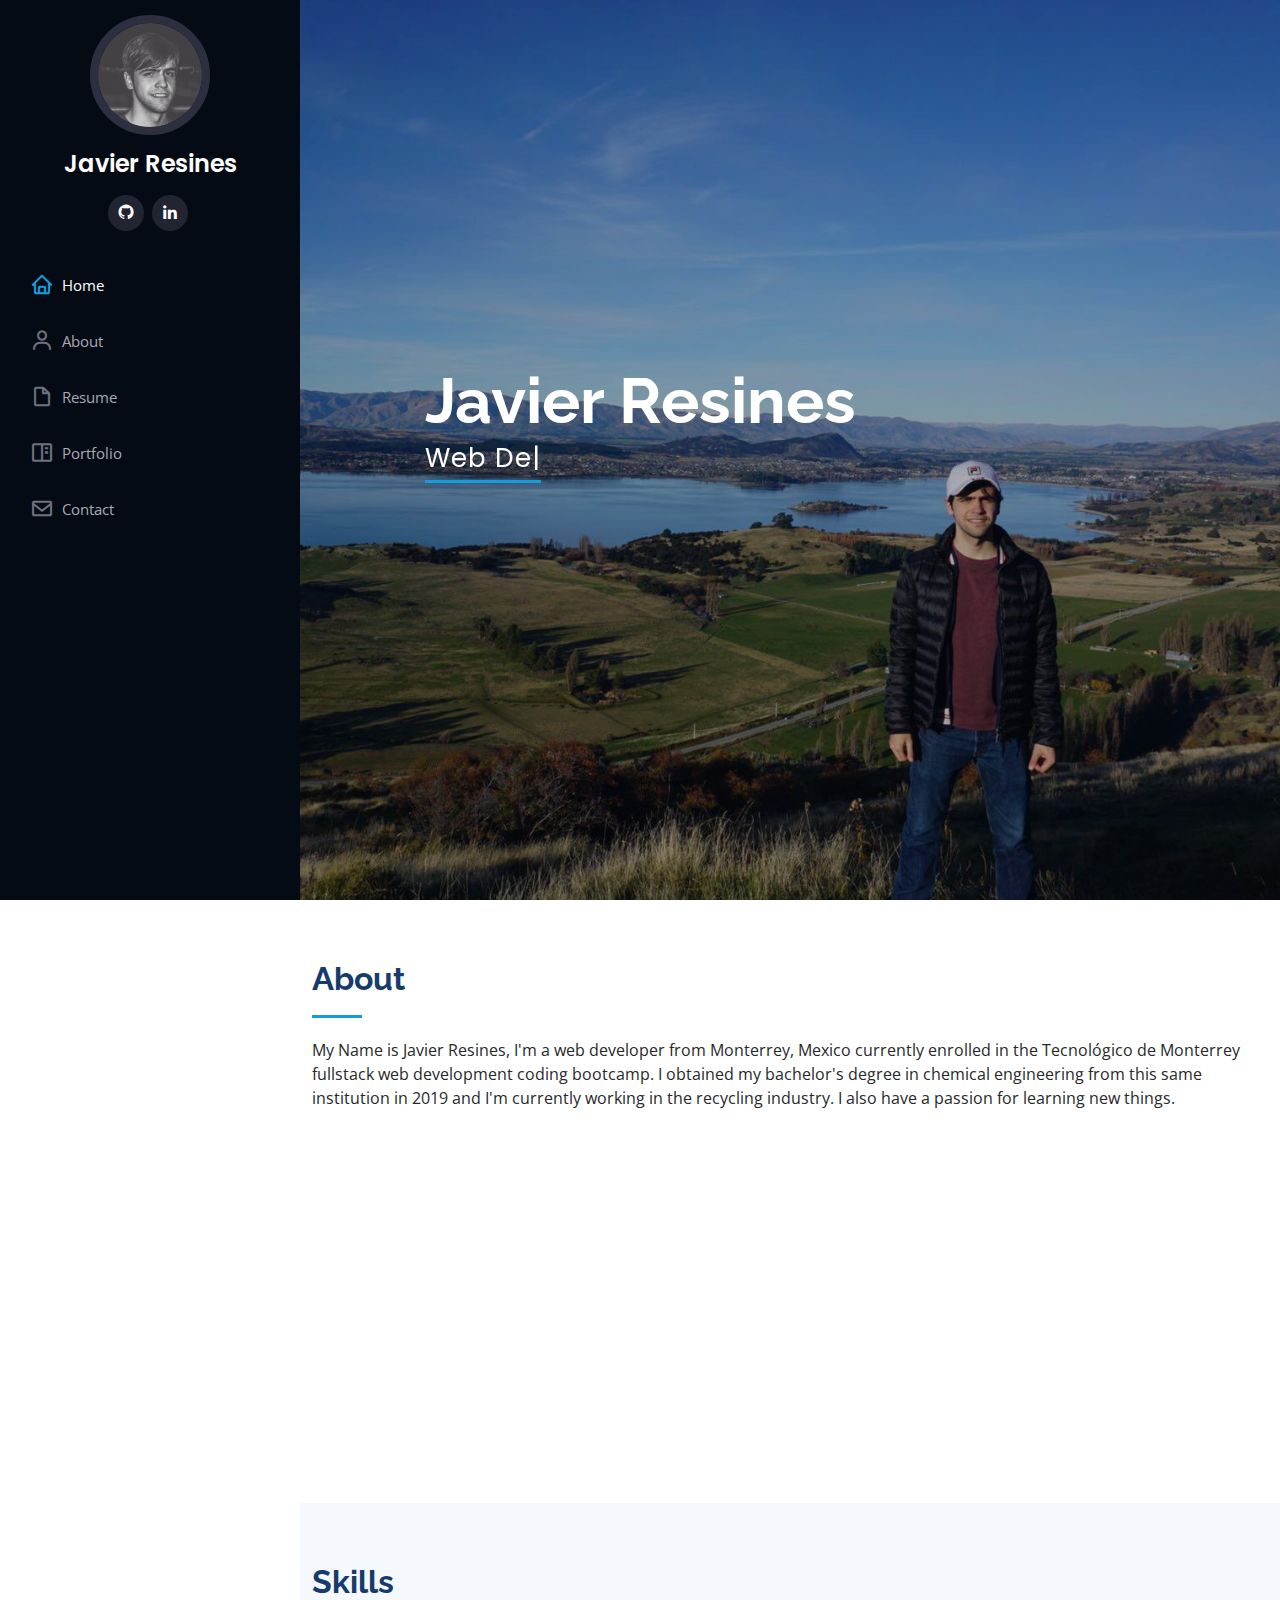
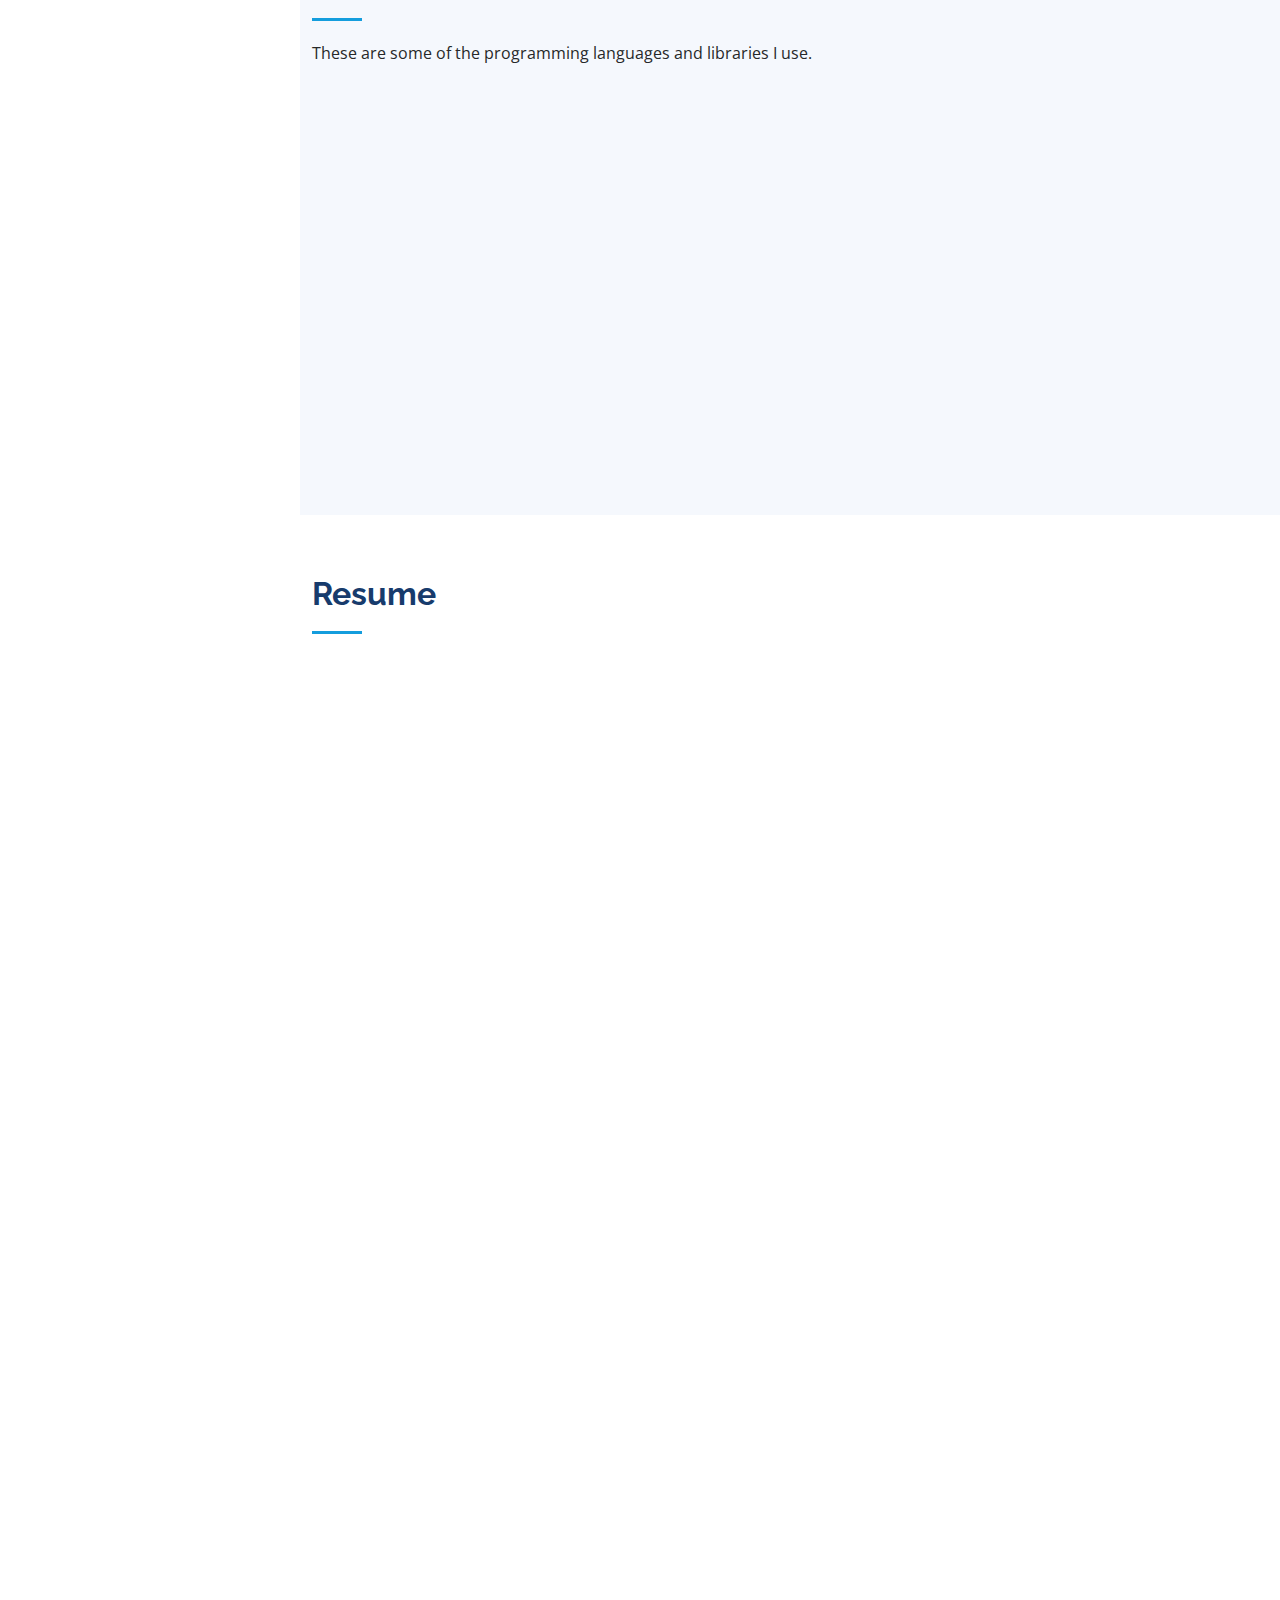
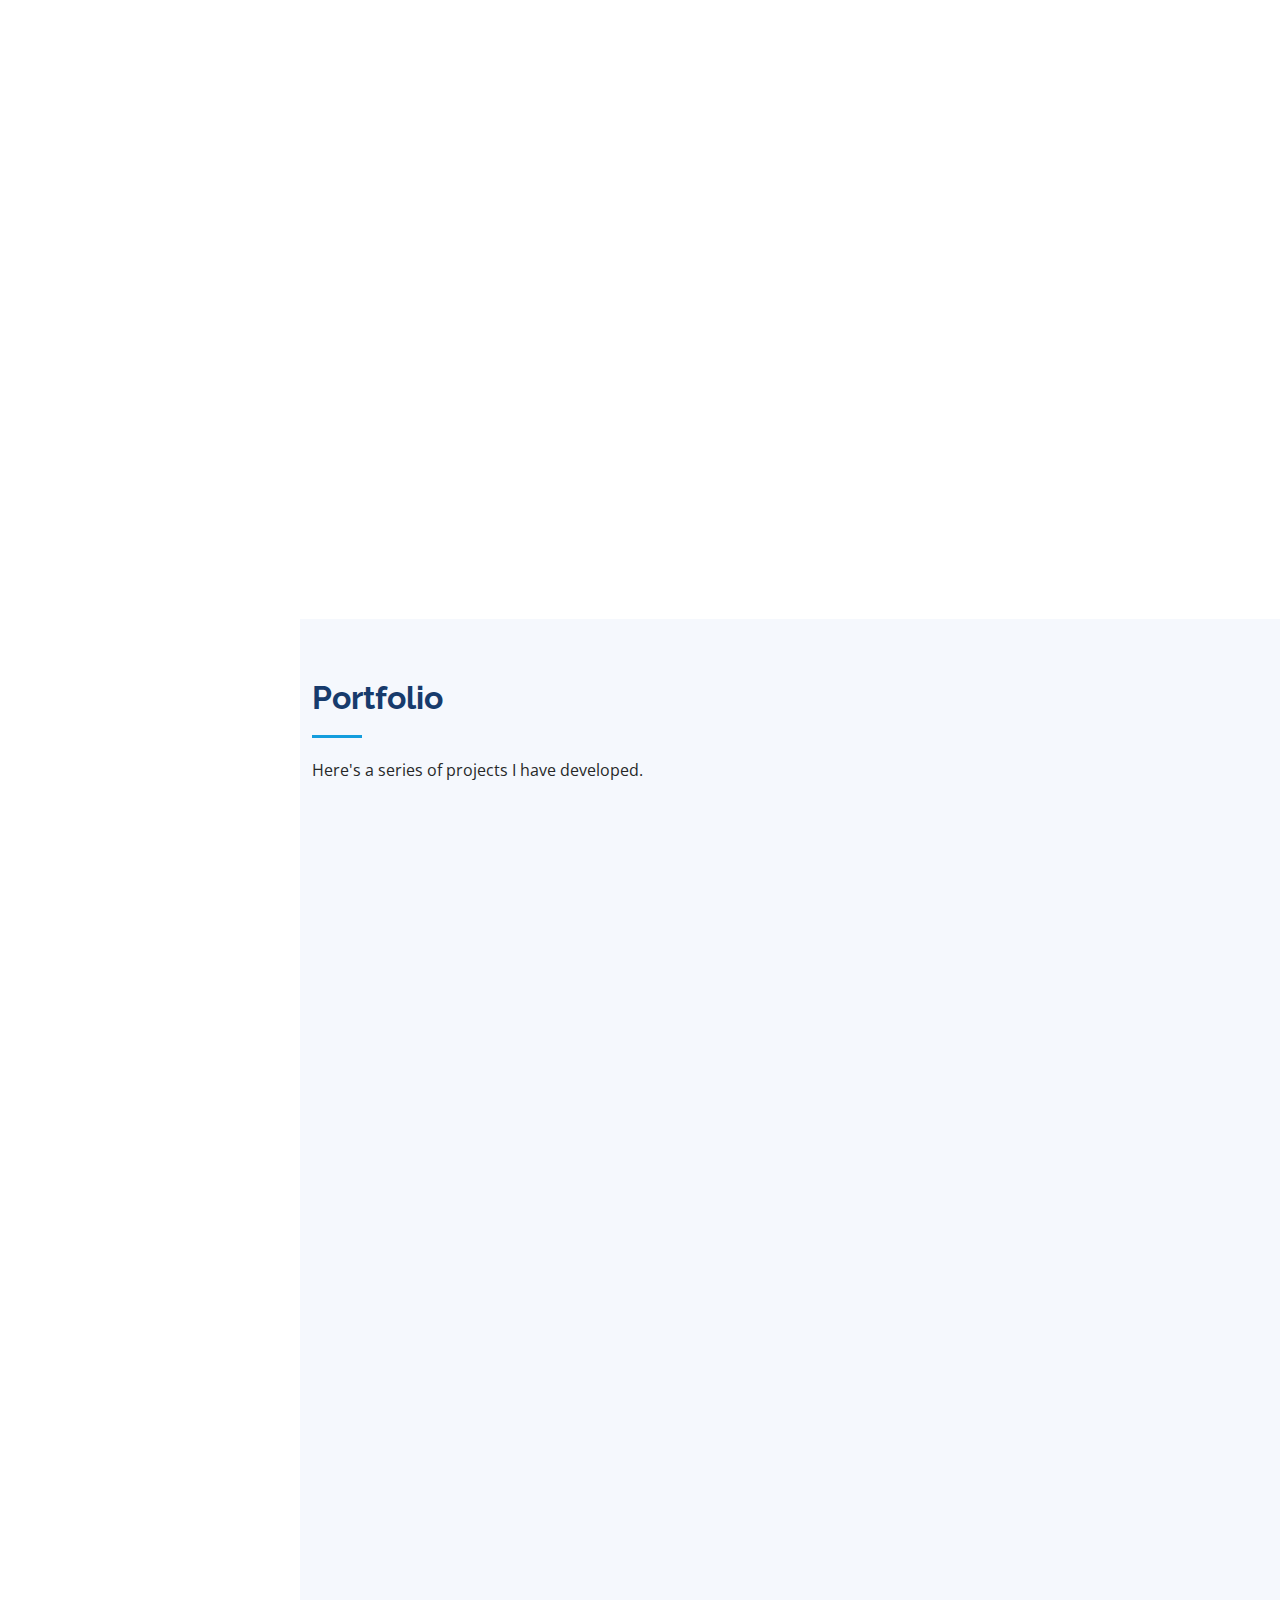
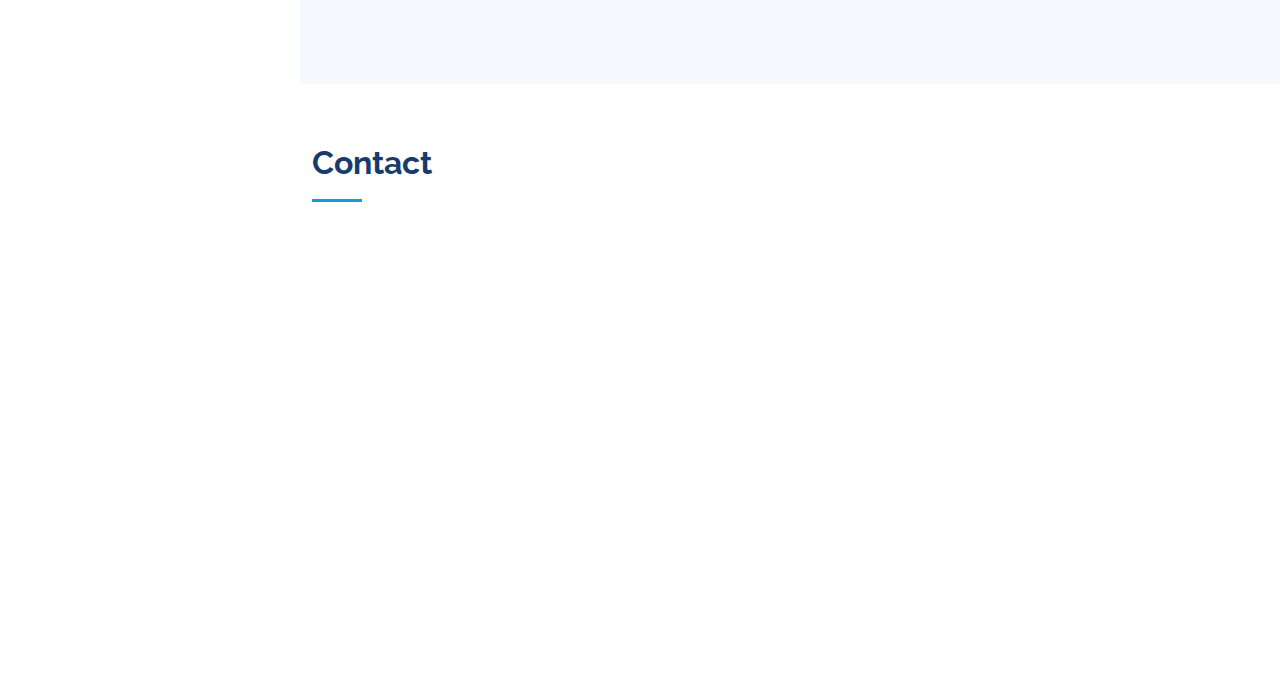
==== commit 74a28455: "adding projects" ====
--- a/index.html
+++ b/index.html
@@ -5,7 +5,7 @@
   <meta charset="utf-8">
   <meta content="width=device-width, initial-scale=1.0" name="viewport">
 
-  <title>iPortfolio Bootstrap Template - Index</title>
+  <title>Javier Resines Portfolio</title>
   <meta content="" name="description">
   <meta content="" name="keywords">
 
@@ -308,6 +308,67 @@
               </div>
             </div>
           </div>
+<!---------------------------------------------------------------------------------------------------->
+          <div class="col-lg-4 col-md-6 portfolio-item filter-card">
+            <div class="portfolio-wrap">
+              <img src="assets/img/softwareteam.JPG" class="img-fluid" alt="">
+              <div class="portfolio-links">
+                <a href="assets/img/softwareteam.JPG" data-gallery="portfolioGallery" class="portfolio-lightbox" title="Card 1"><i class="bx bx-plus"></i></a>
+                <a href="https://github.com/Javierrmsf/Software-team-profile-generator" title="More Details"><i class="bx bx-link"></i></a>
+              </div>
+            </div>
+          </div>
+
+          <div class="col-lg-4 col-md-6 portfolio-item filter-card">
+            <div class="portfolio-wrap">
+              <img src="assets/img/11-express-homework-demo-01.JPG" class="img-fluid" alt="">
+              <div class="portfolio-links">
+                <a href="assets/img/11-express-homework-demo-01.JPG" data-gallery="portfolioGallery" class="portfolio-lightbox" title="Card 1"><i class="bx bx-plus"></i></a>
+                <a href="https://github.com/Javierrmsf/Note-Taker" title="More Details"><i class="bx bx-link"></i></a>
+              </div>
+            </div>
+          </div>
+
+          <div class="col-lg-4 col-md-6 portfolio-item filter-card">
+            <div class="portfolio-wrap">
+              <img src="assets/img/ECOMMERCE.JPG" class="img-fluid" alt="">
+              <div class="portfolio-links">
+                <a href="assets/img/ECOMMERCE.JPG" data-gallery="portfolioGallery" class="portfolio-lightbox" title="Card 1"><i class="bx bx-plus"></i></a>
+                <a href="https://github.com/Javierrmsf/E-Commerce-Back-end" title="More Details"><i class="bx bx-link"></i></a>
+              </div>
+            </div>
+          </div>
+
+          <div class="col-lg-4 col-md-6 portfolio-item filter-card">
+            <div class="portfolio-wrap">
+              <img src="assets/img/EMPLOYEEMANAGMENT.JPG" class="img-fluid" alt="">
+              <div class="portfolio-links">
+                <a href="assets/img/EMPLOYEEMANAGMENT.JPG" data-gallery="portfolioGallery" class="portfolio-lightbox" title="Card 1"><i class="bx bx-plus"></i></a>
+                <a href="https://github.com/Javierrmsf/EMS" title="More Details"><i class="bx bx-link"></i></a>
+              </div>
+            </div>
+          </div>
+
+          <div class="col-lg-4 col-md-6 portfolio-item filter-card">
+            <div class="portfolio-wrap">
+              <img src="assets/img/techblog.JPG" class="img-fluid" alt="">
+              <div class="portfolio-links">
+                <a href="assets/img/techblog.JPG" data-gallery="portfolioGallery" class="portfolio-lightbox" title="Card 1"><i class="bx bx-plus"></i></a>
+                <a href="https://github.com/Javierrmsf/Tech-Blog" title="More Details"><i class="bx bx-link"></i></a>
+              </div>
+            </div>
+          </div>
+
+          <div class="col-lg-4 col-md-6 portfolio-item filter-card">
+            <div class="portfolio-wrap">
+              <img src="assets/img/PIN-IT.JPG" class="img-fluid" alt="">
+              <div class="portfolio-links">
+                <a href="assets/img/PIN-IT.JPG" data-gallery="portfolioGallery" class="portfolio-lightbox" title="Card 1"><i class="bx bx-plus"></i></a>
+                <a href="https://github.com/AlejandroBahSan/Pin-it" title="More Details"><i class="bx bx-link"></i></a>
+              </div>
+            </div>
+          </div>
+
 
         </div>
 
